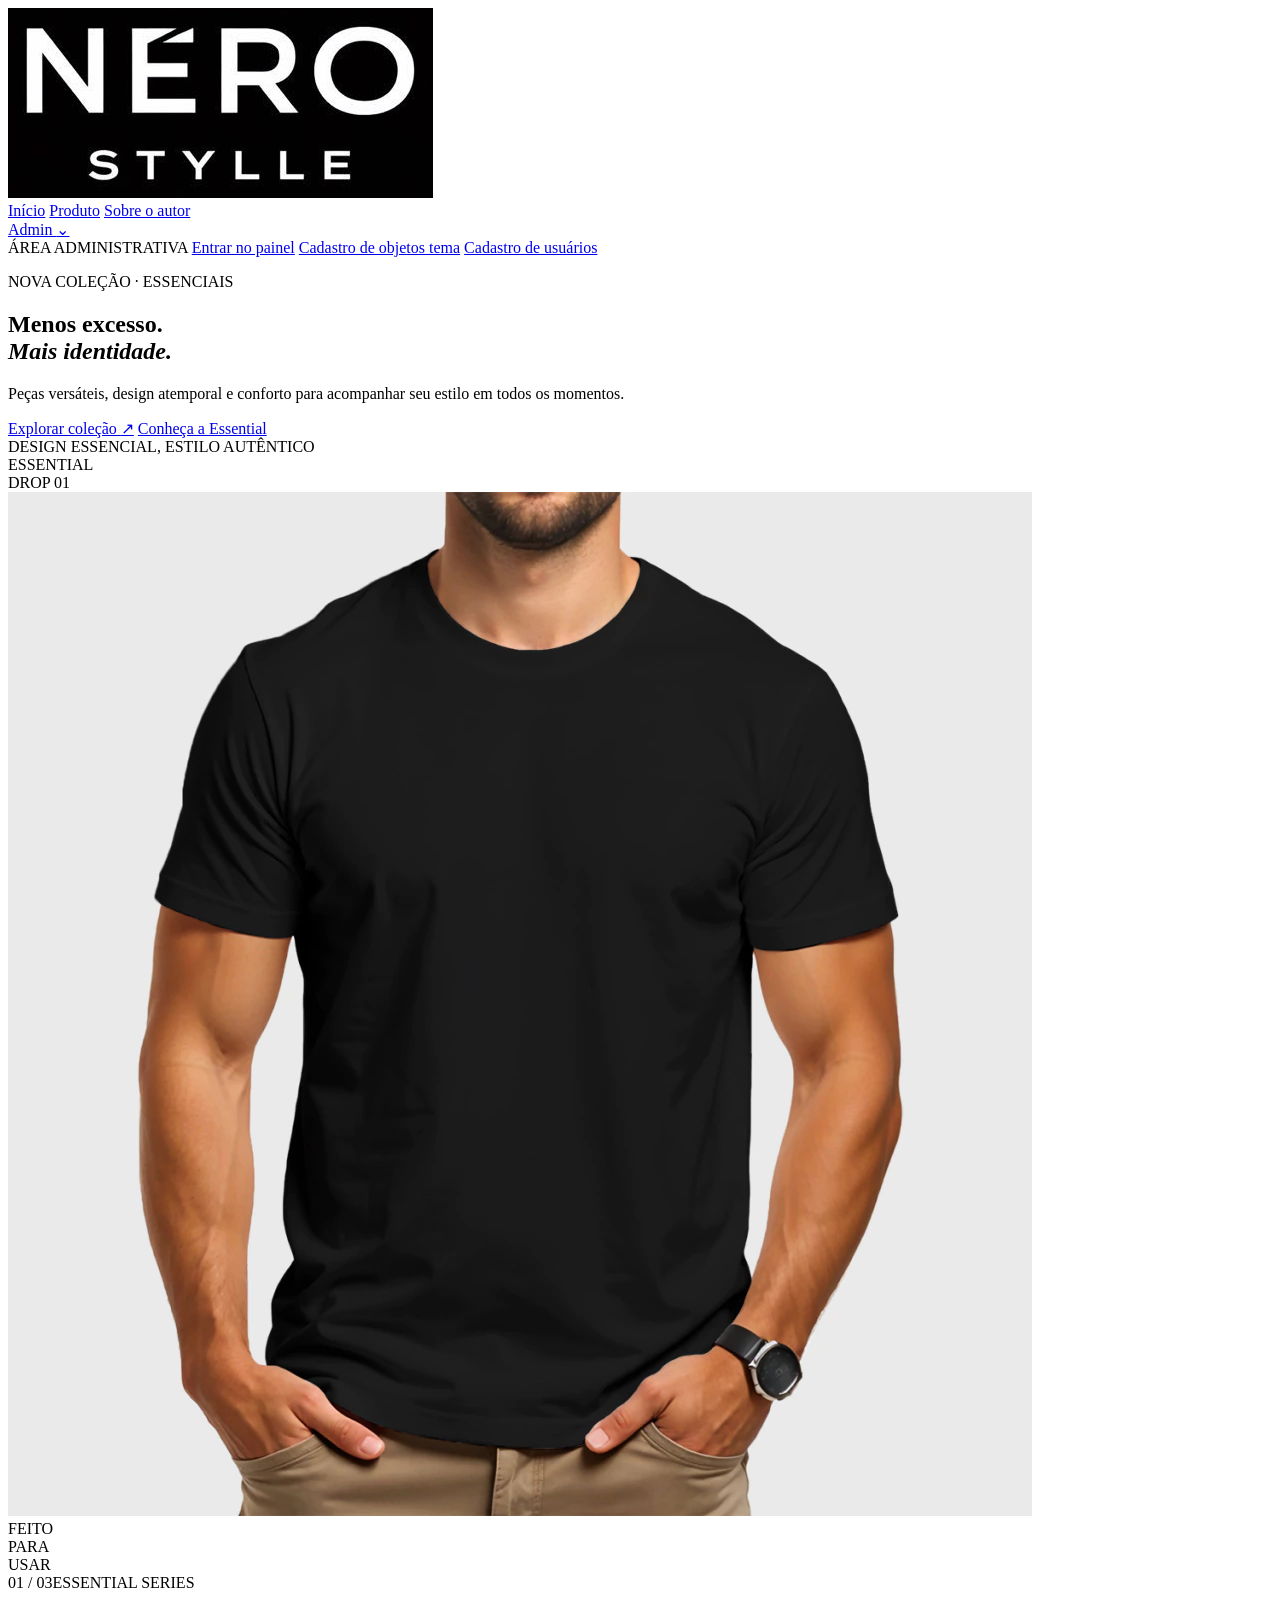
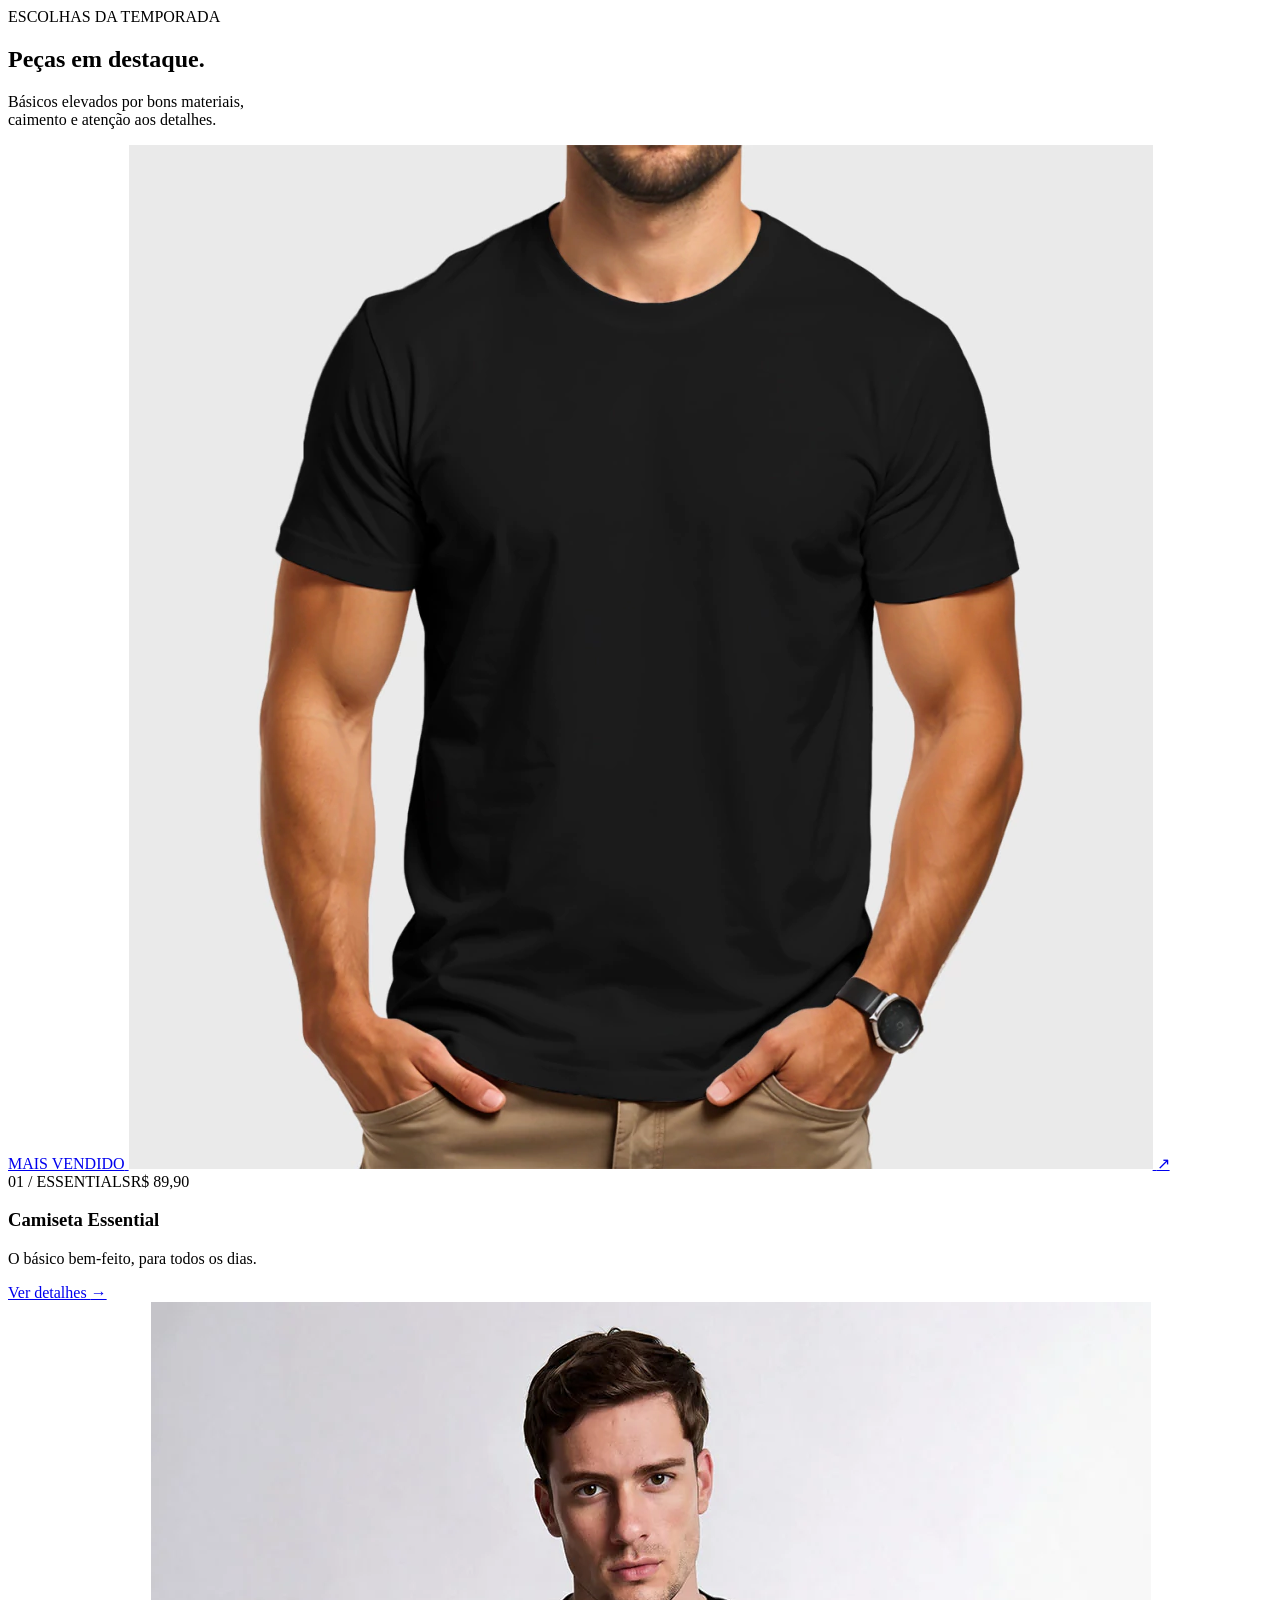
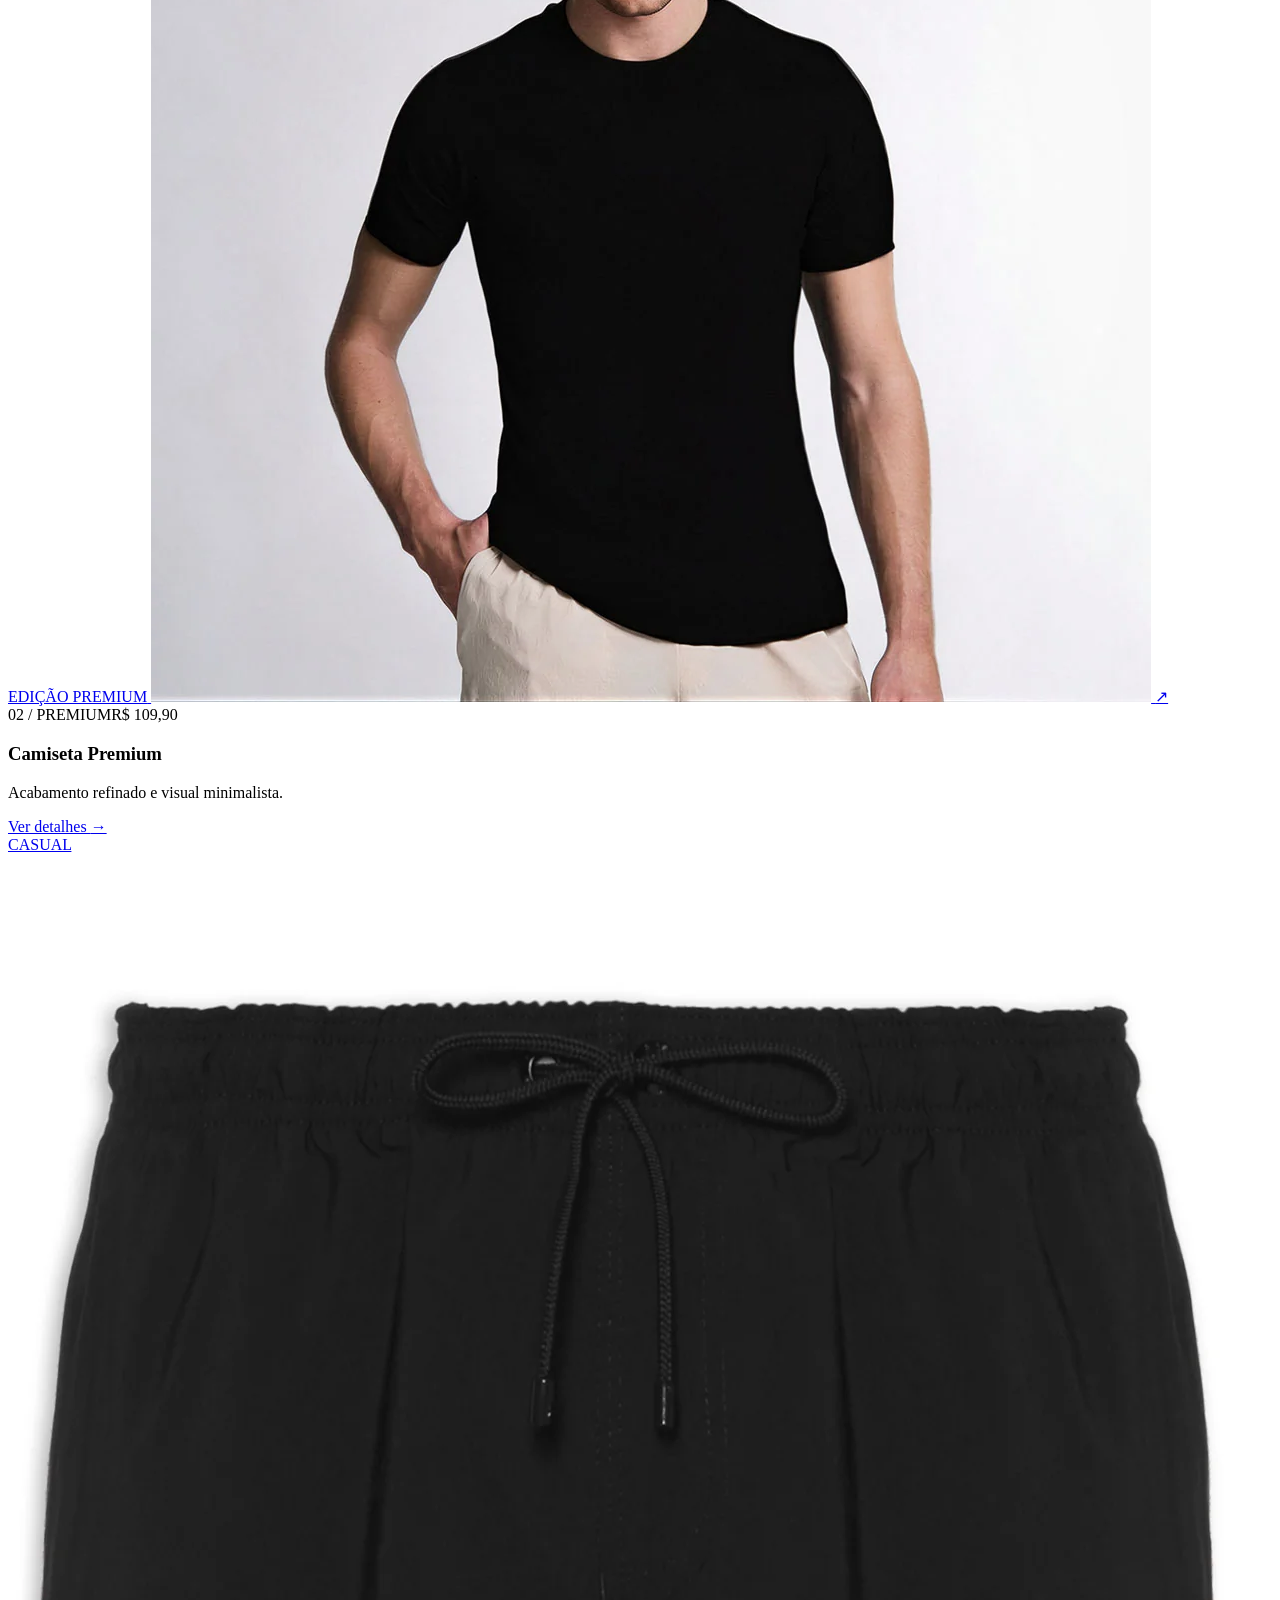
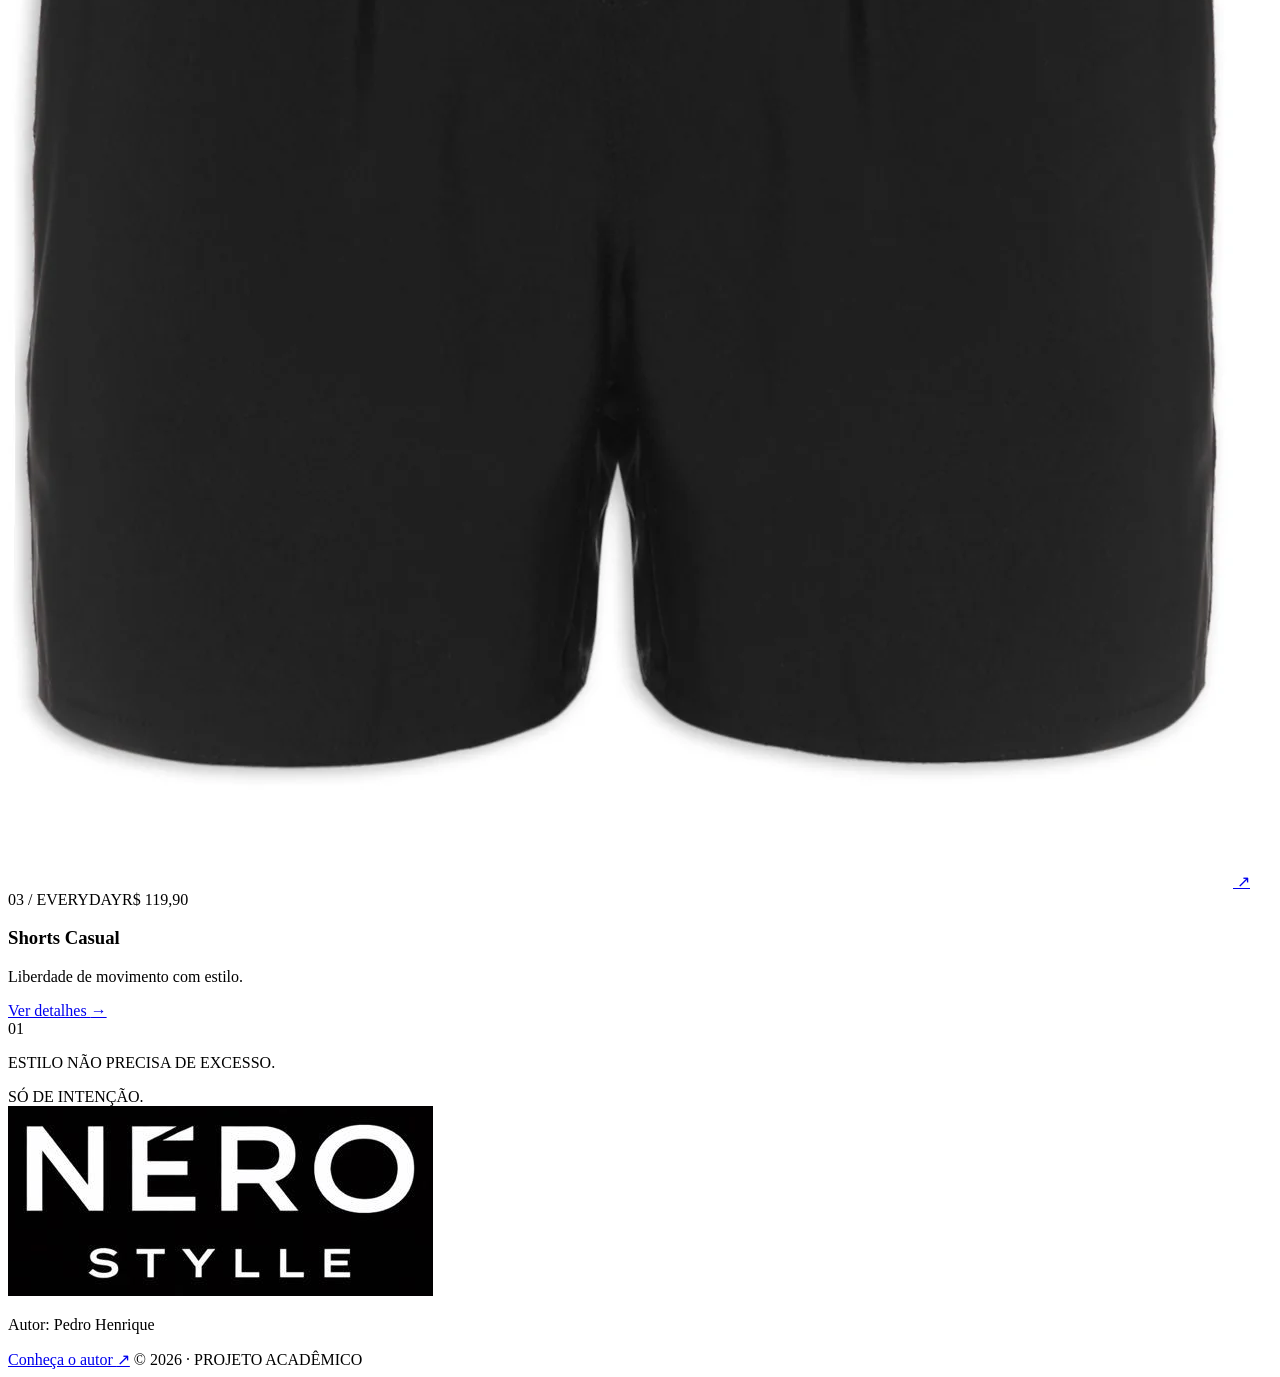
==== index.html @ c12ef514 "Add files via upload" ====
<!DOCTYPE html>
<html lang="pt-BR">
<head>
    <meta charset="UTF-8">
    <meta name="viewport" content="width=device-width, initial-scale=1.0">
    <meta name="theme-color" content="#121212">
    <title>Nero Stylle | Coleção</title>
    <link rel="stylesheet" href="css/site.css">
</head>
<body>
    <header class="site-header">
        <a class="site-brand" href="index.html" aria-label="Nero Stylle - página inicial">
            <img class="site-logo" src="imagens/logo-nero.png" alt="Nero Stylle">
        </a>
        <nav class="site-nav" aria-label="Navegação principal">
            <a class="nav-link active" href="index.html">Início</a>
            <a class="nav-link" href="detalhes.html">Produto</a>
            <a class="nav-link" href="autor.html">Sobre o autor</a>
            <div class="nav-dropdown">
                <a class="nav-link nav-admin" href="admin/index.html">Admin <span class="chevron">⌄</span></a>
                <div class="dropdown-menu">
                    <span class="dropdown-heading">ÁREA ADMINISTRATIVA</span>
                    <a href="admin/index.html">Entrar no painel</a>
                    <a href="admin/objetos.html">Cadastro de objetos tema</a>
                    <a href="admin/usuarios.html">Cadastro de usuários</a>
                </div>
            </div>
        </nav>
    </header>

    <main>
        <section class="hero">
            <div class="hero-copy">
                <p class="eyebrow"><span></span> NOVA COLEÇÃO · ESSENCIAIS</p>
                <h1>Menos excesso.<br><em>Mais identidade.</em></h1>
                <p class="hero-description">Peças versáteis, design atemporal e conforto para acompanhar seu estilo em todos os momentos.</p>
                <div class="hero-actions">
                    <a class="button button-dark" href="#colecao">Explorar coleção <span aria-hidden="true">↗</span></a>
                    <a class="text-link" href="detalhes.html">Conheça a Essential</a>
                </div>
                <div class="hero-caption"><span class="caption-line"></span> DESIGN ESSENCIAL, ESTILO AUTÊNTICO</div>
            </div>
            <div class="hero-visual" aria-label="Destaque da coleção">
                <div class="hero-orbit orbit-one"></div>
                <div class="hero-orbit orbit-two"></div>
                <div class="hero-label">ESSENTIAL<br><span>DROP 01</span></div>
                <img src="imagens/camiseta-nero.jpg" alt="Camiseta Essential em destaque">
                <div class="hero-stamp">FEITO<br>PARA<br>USAR</div>
                <div class="hero-bottom-note"><span>01 / 03</span><span>ESSENTIAL SERIES</span></div>
            </div>
        </section>

        <section class="collection-section" id="colecao">
            <div class="section-heading">
                <div>
                    <p class="eyebrow">ESCOLHAS DA TEMPORADA</p>
                    <h2>Peças em destaque<span>.</span></h2>
                </div>
                <p class="section-note">Básicos elevados por bons materiais,<br>caimento e atenção aos detalhes.</p>
            </div>

            <div class="product-grid">
                <article class="product-card">
                    <a class="product-image" href="detalhes.html" aria-label="Ver detalhes da Camiseta Essential">
                        <span class="product-badge">MAIS VENDIDO</span>
                        <img src="imagens/camiseta-nero.jpg" alt="Camiseta Essential">
                        <span class="image-action" aria-hidden="true">↗</span>
                    </a>
                    <div class="product-meta"><span>01 / ESSENTIALS</span><span>R$ 89,90</span></div>
                    <h3>Camiseta Essential</h3>
                    <p>O básico bem-feito, para todos os dias.</p>
                    <a class="product-link" href="detalhes.html">Ver detalhes <span aria-hidden="true">→</span></a>
                </article>
                <article class="product-card">
                    <a class="product-image product-image-dark" href="detalhes.html" aria-label="Ver detalhes da Camiseta Premium">
                        <span class="product-badge badge-light">EDIÇÃO PREMIUM</span>
                        <img src="imagens/camiseta-modelo.jpg" alt="Camiseta Premium em modelo">
                        <span class="image-action" aria-hidden="true">↗</span>
                    </a>
                    <div class="product-meta"><span>02 / PREMIUM</span><span>R$ 109,90</span></div>
                    <h3>Camiseta Premium</h3>
                    <p>Acabamento refinado e visual minimalista.</p>
                    <a class="product-link" href="detalhes.html">Ver detalhes <span aria-hidden="true">→</span></a>
                </article>
                <article class="product-card">
                    <a class="product-image product-image-sand" href="detalhes.html" aria-label="Ver detalhes do Shorts">
                        <span class="product-badge">CASUAL</span>
                        <img src="imagens/shorts-real.jpg" alt="Shorts masculino preto">
                        <span class="image-action" aria-hidden="true">↗</span>
                    </a>
                    <div class="product-meta"><span>03 / EVERYDAY</span><span>R$ 119,90</span></div>
                    <h3>Shorts Casual</h3>
                    <p>Liberdade de movimento com estilo.</p>
                    <a class="product-link" href="detalhes.html">Ver detalhes <span aria-hidden="true">→</span></a>
                </article>
            </div>
        </section>

        <section class="editorial-strip">
            <span class="editorial-number">01</span>
            <p>ESTILO NÃO PRECISA DE EXCESSO.</p>
            <span class="editorial-line"></span>
            <span class="editorial-small">SÓ DE INTENÇÃO.</span>
        </section>
    </main>

    <footer class="site-footer">
        <a class="footer-brand" href="index.html" aria-label="Nero Stylle - página inicial"><img class="footer-logo" src="imagens/logo-nero.png" alt="Nero Stylle"></a>
        <p>Autor: Pedro Henrique</p>
        <a href="autor.html">Conheça o autor <span aria-hidden="true">↗</span></a>
        <span class="footer-copy">© 2026 · PROJETO ACADÊMICO</span>
    </footer>
</body>
</html>
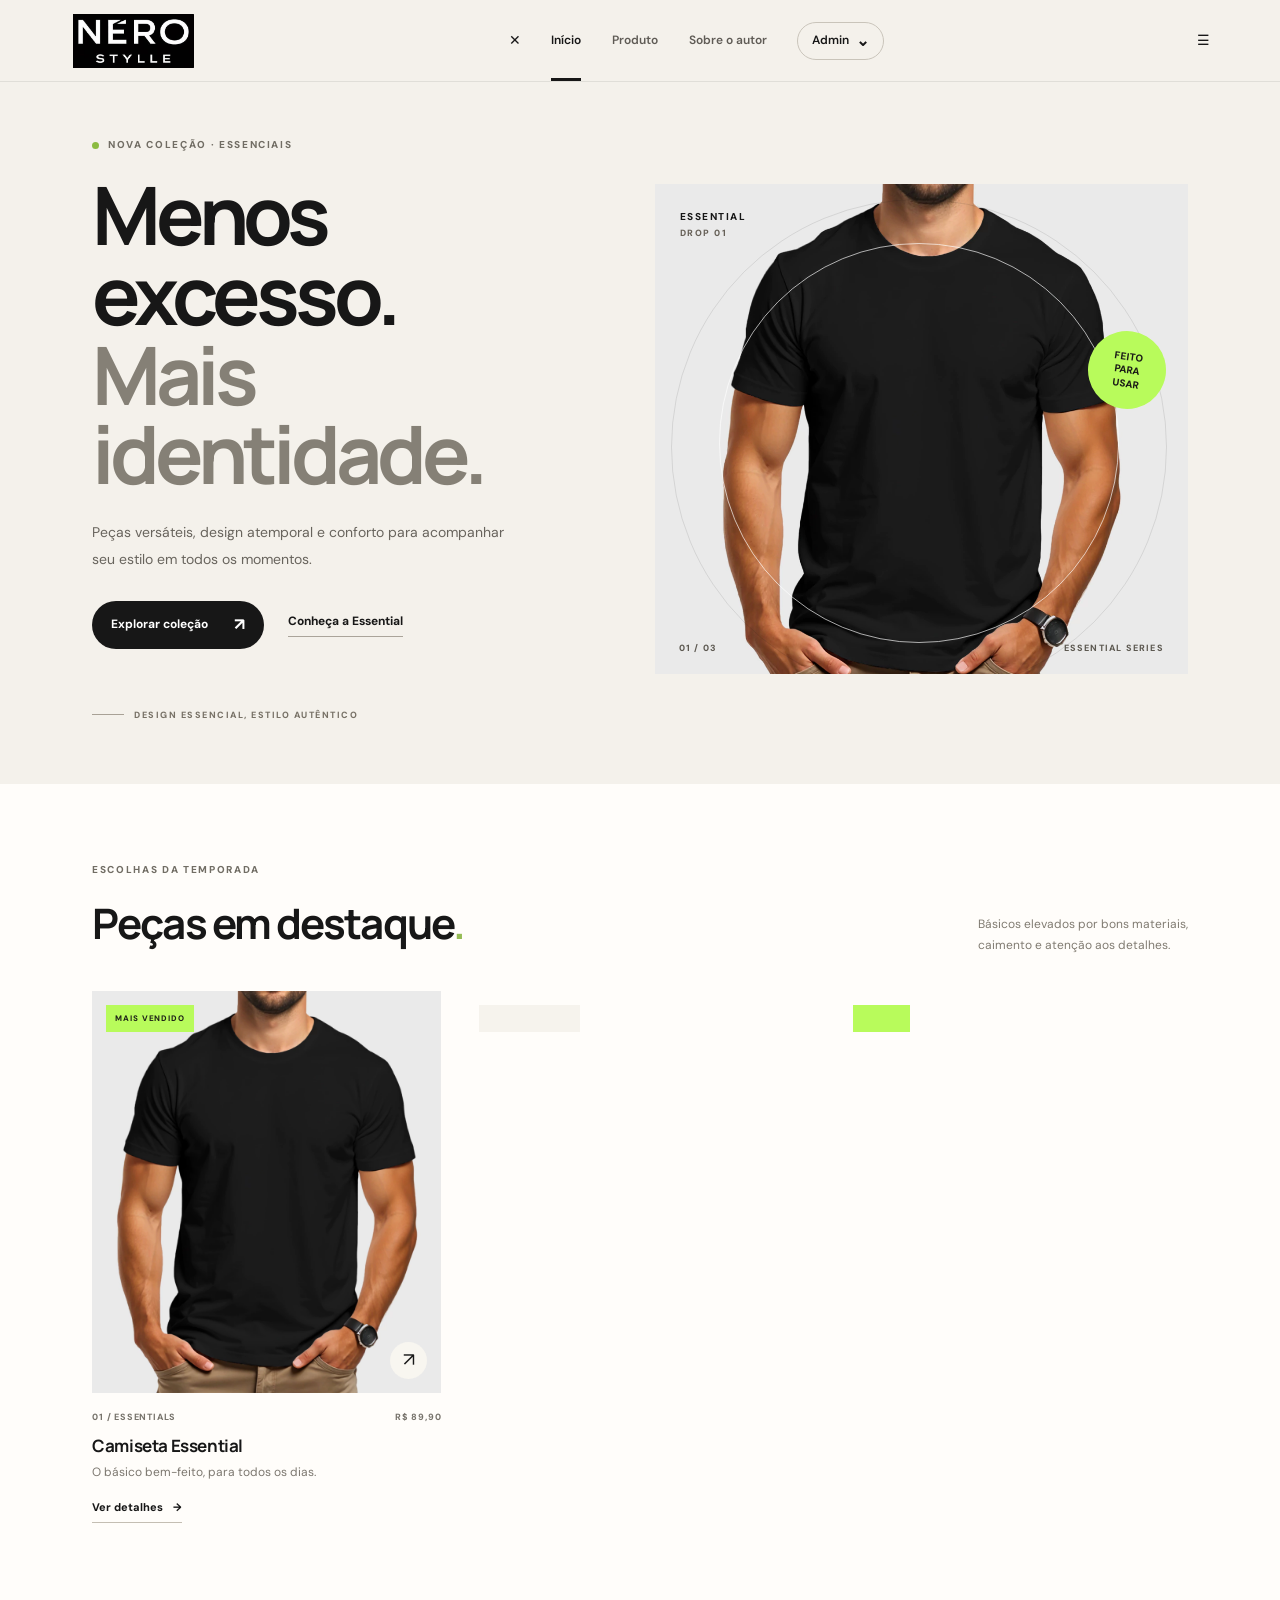
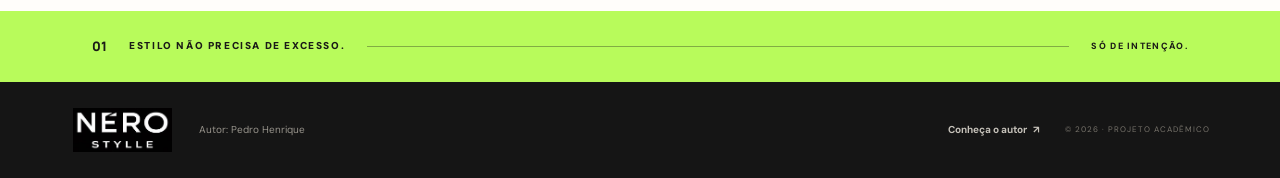
==== commit 0e27f1a9: "Add files via upload" ====
--- a/index.html
+++ b/index.html
@@ -1,114 +1,370 @@
 <!DOCTYPE html>
 <html lang="pt-BR">
+
 <head>
     <meta charset="UTF-8">
     <meta name="viewport" content="width=device-width, initial-scale=1.0">
     <meta name="theme-color" content="#121212">
+
     <title>Nero Stylle | Coleção</title>
+
     <link rel="stylesheet" href="css/site.css">
 </head>
+
 <body>
+
+    <!-- CABECALHO -->
     <header class="site-header">
-        <a class="site-brand" href="index.html" aria-label="Nero Stylle - página inicial">
-            <img class="site-logo" src="imagens/logo-nero.png" alt="Nero Stylle">
+
+        <a class="site-brand"
+           href="index.html"
+           aria-label="Nero Stylle - página inicial">
+
+            <img class="site-logo"
+                 src="imagens/logo-nero.png"
+                 alt="Nero Stylle">
+
         </a>
-        <nav class="site-nav" aria-label="Navegação principal">
-            <a class="nav-link active" href="index.html">Início</a>
-            <a class="nav-link" href="detalhes.html">Produto</a>
-            <a class="nav-link" href="autor.html">Sobre o autor</a>
+
+        <!-- NAVEGACAO -->
+        <nav class="site-nav"
+             id="menu"
+             aria-label="Navegação principal">
+
+            <!-- BOTAO FECHAR -->
+            <a href="#topo"
+               class="menu-close"
+               aria-label="Fechar menu">
+
+                ✕
+
+            </a>
+
+            <a class="nav-link active" href="index.html">
+                Início
+            </a>
+
+            <a class="nav-link" href="detalhes.html">
+                Produto
+            </a>
+
+            <a class="nav-link" href="autor.html">
+                Sobre o autor
+            </a>
+
             <div class="nav-dropdown">
-                <a class="nav-link nav-admin" href="admin/index.html">Admin <span class="chevron">⌄</span></a>
+
+                <a class="nav-link nav-admin" href="admin/index.html">
+                    Admin <span class="chevron">⌄</span>
+                </a>
+
                 <div class="dropdown-menu">
-                    <span class="dropdown-heading">ÁREA ADMINISTRATIVA</span>
-                    <a href="admin/index.html">Entrar no painel</a>
-                    <a href="admin/objetos.html">Cadastro de objetos tema</a>
-                    <a href="admin/usuarios.html">Cadastro de usuários</a>
-                </div>
-            </div>
+
+                    <span class="dropdown-heading">
+                        ÁREA ADMINISTRATIVA
+                    </span>
+
+                    <a href="admin/index.html">
+                        Entrar no painel
+                    </a>
+
+                    <a href="admin/objetos.html">
+                        Cadastro de objetos tema
+                    </a>
+
+                    <a href="admin/usuarios.html">
+                        Cadastro de usuários
+                    </a>
+
+                </div>
+
+            </div>
+
         </nav>
+
+        <!-- BOTAO ABRIR -->
+        <a href="#menu"
+           class="menu-open"
+           aria-label="Abrir menu">
+
+            ☰
+
+        </a>
+
     </header>
 
-    <main>
+
+    <!-- CONTEUDO PRINCIPAL -->
+    <main id="topo">
+
+        <!-- APRESENTACAO -->
         <section class="hero">
+
             <div class="hero-copy">
-                <p class="eyebrow"><span></span> NOVA COLEÇÃO · ESSENCIAIS</p>
-                <h1>Menos excesso.<br><em>Mais identidade.</em></h1>
-                <p class="hero-description">Peças versáteis, design atemporal e conforto para acompanhar seu estilo em todos os momentos.</p>
+
+                <p class="eyebrow">
+                    <span></span>
+                    NOVA COLEÇÃO · ESSENCIAIS
+                </p>
+
+                <h1>
+                    Menos excesso.
+                    <br>
+                    <em>Mais identidade.</em>
+                </h1>
+
+                <p class="hero-description">
+                    Peças versáteis, design atemporal e conforto
+                    para acompanhar seu estilo em todos os momentos.
+                </p>
+
                 <div class="hero-actions">
-                    <a class="button button-dark" href="#colecao">Explorar coleção <span aria-hidden="true">↗</span></a>
-                    <a class="text-link" href="detalhes.html">Conheça a Essential</a>
-                </div>
-                <div class="hero-caption"><span class="caption-line"></span> DESIGN ESSENCIAL, ESTILO AUTÊNTICO</div>
-            </div>
-            <div class="hero-visual" aria-label="Destaque da coleção">
+
+                    <a class="button button-dark" href="#colecao">
+                        Explorar coleção
+                        <span>↗</span>
+                    </a>
+
+                    <a class="text-link" href="detalhes.html">
+                        Conheça a Essential
+                    </a>
+
+                </div>
+
+                <div class="hero-caption">
+                    <span class="caption-line"></span>
+                    DESIGN ESSENCIAL, ESTILO AUTÊNTICO
+                </div>
+
+            </div>
+
+
+            <!-- IMAGEM DE DESTAQUE -->
+            <div class="hero-visual"
+                 aria-label="Destaque da coleção">
+
                 <div class="hero-orbit orbit-one"></div>
                 <div class="hero-orbit orbit-two"></div>
-                <div class="hero-label">ESSENTIAL<br><span>DROP 01</span></div>
-                <img src="imagens/camiseta-nero.jpg" alt="Camiseta Essential em destaque">
-                <div class="hero-stamp">FEITO<br>PARA<br>USAR</div>
-                <div class="hero-bottom-note"><span>01 / 03</span><span>ESSENTIAL SERIES</span></div>
-            </div>
+
+                <div class="hero-label">
+                    ESSENTIAL
+                    <br>
+                    <span>DROP 01</span>
+                </div>
+
+                <img src="imagens/camiseta-nero.jpg"
+                     alt="Camiseta Essential em destaque">
+
+                <div class="hero-stamp">
+                    FEITO
+                    <br>
+                    PARA
+                    <br>
+                    USAR
+                </div>
+
+                <div class="hero-bottom-note">
+                    <span>01 / 03</span>
+                    <span>ESSENTIAL SERIES</span>
+                </div>
+
+            </div>
+
         </section>
 
+
+        <!-- COLECAO DE PRODUTOS -->
         <section class="collection-section" id="colecao">
+
             <div class="section-heading">
+
                 <div>
-                    <p class="eyebrow">ESCOLHAS DA TEMPORADA</p>
-                    <h2>Peças em destaque<span>.</span></h2>
-                </div>
-                <p class="section-note">Básicos elevados por bons materiais,<br>caimento e atenção aos detalhes.</p>
-            </div>
+
+                    <p class="eyebrow">
+                        ESCOLHAS DA TEMPORADA
+                    </p>
+
+                    <h2>
+                        Peças em destaque<span>.</span>
+                    </h2>
+
+                </div>
+
+                <p class="section-note">
+                    Básicos elevados por bons materiais,
+                    <br>
+                    caimento e atenção aos detalhes.
+                </p>
+
+            </div>
+
 
             <div class="product-grid">
+
+                <!-- PRODUTO 1 -->
                 <article class="product-card">
-                    <a class="product-image" href="detalhes.html" aria-label="Ver detalhes da Camiseta Essential">
-                        <span class="product-badge">MAIS VENDIDO</span>
-                        <img src="imagens/camiseta-nero.jpg" alt="Camiseta Essential">
-                        <span class="image-action" aria-hidden="true">↗</span>
-                    </a>
-                    <div class="product-meta"><span>01 / ESSENTIALS</span><span>R$ 89,90</span></div>
+
+                    <a class="product-image"
+                       href="detalhes.html"
+                       aria-label="Ver detalhes da Camiseta Essential">
+
+                        <span class="product-badge">
+                            MAIS VENDIDO
+                        </span>
+
+                        <img src="imagens/camiseta-nero.jpg"
+                             alt="Camiseta Essential">
+
+                        <span class="image-action" aria-hidden="true">
+                            ↗
+                        </span>
+
+                    </a>
+
+                    <div class="product-meta">
+                        <span>01 / ESSENTIALS</span>
+                        <span>R$ 89,90</span>
+                    </div>
+
                     <h3>Camiseta Essential</h3>
-                    <p>O básico bem-feito, para todos os dias.</p>
-                    <a class="product-link" href="detalhes.html">Ver detalhes <span aria-hidden="true">→</span></a>
+
+                    <p>
+                        O básico bem-feito, para todos os dias.
+                    </p>
+
+                    <a class="product-link" href="detalhes.html">
+                        Ver detalhes <span>→</span>
+                    </a>
+
                 </article>
+
+
+                <!-- PRODUTO 2 -->
                 <article class="product-card">
-                    <a class="product-image product-image-dark" href="detalhes.html" aria-label="Ver detalhes da Camiseta Premium">
-                        <span class="product-badge badge-light">EDIÇÃO PREMIUM</span>
-                        <img src="imagens/camiseta-modelo.jpg" alt="Camiseta Premium em modelo">
-                        <span class="image-action" aria-hidden="true">↗</span>
-                    </a>
-                    <div class="product-meta"><span>02 / PREMIUM</span><span>R$ 109,90</span></div>
+
+                    <a class="product-image product-image-dark"
+                       href="detalhes-premium.html"
+                       aria-label="Ver detalhes da Camiseta Premium">
+
+                        <span class="product-badge badge-light">
+                            EDIÇÃO PREMIUM
+                        </span>
+
+                        <img src="imagens/camiseta-modelo.jpg"
+                             alt="Camiseta Premium em modelo">
+
+                        <span class="image-action" aria-hidden="true">
+                            ↗
+                        </span>
+
+                    </a>
+
+                    <div class="product-meta">
+                        <span>02 / PREMIUM</span>
+                        <span>R$ 109,90</span>
+                    </div>
+
                     <h3>Camiseta Premium</h3>
-                    <p>Acabamento refinado e visual minimalista.</p>
-                    <a class="product-link" href="detalhes.html">Ver detalhes <span aria-hidden="true">→</span></a>
+
+                    <p>
+                        Acabamento refinado e visual minimalista.
+                    </p>
+
+                    <a class="product-link" href="detalhes-premium.html">
+                        Ver detalhes <span>→</span>
+                    </a>
+
                 </article>
+
+
+                <!-- PRODUTO 3 -->
                 <article class="product-card">
-                    <a class="product-image product-image-sand" href="detalhes.html" aria-label="Ver detalhes do Shorts">
-                        <span class="product-badge">CASUAL</span>
-                        <img src="imagens/shorts-real.jpg" alt="Shorts masculino preto">
-                        <span class="image-action" aria-hidden="true">↗</span>
-                    </a>
-                    <div class="product-meta"><span>03 / EVERYDAY</span><span>R$ 119,90</span></div>
+
+                    <a class="product-image product-image-sand"
+                       href="detalhes-short.html"
+                       aria-label="Ver detalhes do Shorts">
+
+                        <span class="product-badge">
+                            CASUAL
+                        </span>
+
+                        <img src="imagens/shorts-real.jpg"
+                             alt="Shorts masculino preto">
+
+                        <span class="image-action" aria-hidden="true">
+                            ↗
+                        </span>
+
+                    </a>
+
+                    <div class="product-meta">
+                        <span>03 / EVERYDAY</span>
+                        <span>R$ 119,90</span>
+                    </div>
+
                     <h3>Shorts Casual</h3>
-                    <p>Liberdade de movimento com estilo.</p>
-                    <a class="product-link" href="detalhes.html">Ver detalhes <span aria-hidden="true">→</span></a>
+
+                    <p>
+                        Liberdade de movimento com estilo.
+                    </p>
+
+                    <a class="product-link" href="detalhes-short.html">
+                        Ver detalhes <span>→</span>
+                    </a>
+
                 </article>
-            </div>
+
+            </div>
+
         </section>
 
+
+        <!-- FRASE EDITORIAL -->
         <section class="editorial-strip">
-            <span class="editorial-number">01</span>
-            <p>ESTILO NÃO PRECISA DE EXCESSO.</p>
+
+            <span class="editorial-number">
+                01
+            </span>
+
+            <p>
+                ESTILO NÃO PRECISA DE EXCESSO.
+            </p>
+
             <span class="editorial-line"></span>
-            <span class="editorial-small">SÓ DE INTENÇÃO.</span>
+
+            <span class="editorial-small">
+                SÓ DE INTENÇÃO.
+            </span>
+
         </section>
+
     </main>
 
+
+    <!-- RODAPE -->
     <footer class="site-footer">
-        <a class="footer-brand" href="index.html" aria-label="Nero Stylle - página inicial"><img class="footer-logo" src="imagens/logo-nero.png" alt="Nero Stylle"></a>
+
+        <a class="footer-brand"
+           href="index.html"
+           aria-label="Nero Stylle - página inicial">
+
+            <img class="footer-logo"
+                 src="imagens/logo-nero.png"
+                 alt="Nero Stylle">
+
+        </a>
+
         <p>Autor: Pedro Henrique</p>
-        <a href="autor.html">Conheça o autor <span aria-hidden="true">↗</span></a>
-        <span class="footer-copy">© 2026 · PROJETO ACADÊMICO</span>
+
+        <a href="autor.html">
+            Conheça o autor <span>↗</span>
+        </a>
+
+        <span class="footer-copy">
+            © 2026 · PROJETO ACADÊMICO
+        </span>
+
     </footer>
+
 </body>
 </html>
--- a/css/site.css
+++ b/css/site.css
@@ -0,0 +1,110 @@
+@import url('https://fonts.googleapis.com/css2?family=DM+Sans:wght@400;500;600;700&family=Manrope:wght@400;500;600;700;800&display=swap');
+
+:root{--ink:#171717;--paper:#f4f1eb;--white:#fffdfa;--muted:#77736d;--line:#ddd8cf;--accent:#b8fb5b;--dark:#121212;--radius:18px}
+*{box-sizing:border-box}
+html{scroll-behavior:smooth;scroll-padding-top:90px}
+body{margin:0;background:var(--paper);color:var(--ink);font-family:'DM Sans',Arial,sans-serif;font-size:14px;line-height:1.6}
+a{color:inherit;text-decoration:none}
+img{display:block;max-width:100%}
+.site-header{position:sticky;top:0;z-index:20;display:flex;align-items:center;justify-content:space-between;gap:28px;padding:0 clamp(22px,5.5vw,84px);height:82px;background:rgba(244,241,235,.94);border-bottom:1px solid rgba(23,23,23,.09);backdrop-filter:blur(18px)}
+.site-brand{display:flex;align-items:center;gap:11px;font-family:'Manrope',sans-serif;font-size:13px;font-weight:500;letter-spacing:1.8px;white-space:nowrap}
+.site-brand strong,.footer-brand strong{font-weight:800}
+.brand-mark{display:grid;place-items:center;width:34px;height:34px;border-radius:50%;background:var(--ink);color:var(--accent);font-family:'Manrope',sans-serif;font-size:18px;font-weight:800;letter-spacing:0}
+.site-nav{display:flex;align-items:center;gap:clamp(12px,2.4vw,34px);height:100%}
+.nav-link{position:relative;display:flex;align-items:center;gap:7px;height:100%;color:#5f5b55;font-size:12px;font-weight:600;transition:color .2s ease}
+.nav-link:hover,.nav-link.active{color:var(--ink)}
+.nav-link.active:after{position:absolute;right:0;bottom:0;left:0;height:3px;background:var(--ink);content:''}
+.nav-admin{padding:0 14px;height:38px;border:1px solid #c9c4ba;border-radius:100px;color:var(--ink)}
+.nav-admin:after{display:none}
+.nav-admin:hover{background:var(--ink);color:var(--accent);border-color:var(--ink)}
+.chevron{font-size:16px;line-height:1}
+.nav-dropdown{position:relative;display:flex;align-items:center;height:100%}
+.dropdown-menu{position:absolute;top:calc(100% - 7px);right:0;display:none;width:242px;padding:10px;border:1px solid rgba(0,0,0,.08);border-radius:13px;background:var(--white);box-shadow:0 18px 50px rgba(26,22,14,.15)}
+.nav-dropdown:hover .dropdown-menu,.nav-dropdown:focus-within .dropdown-menu{display:grid;animation:dropdownIn .18s ease both}
+.dropdown-heading{padding:9px 10px 10px;color:#8b857b;font-size:9px;font-weight:800;letter-spacing:1.3px}
+.dropdown-menu a{padding:11px 10px;border-radius:7px;color:#38352f;font-size:12px;transition:background .2s,color .2s}
+.dropdown-menu a:hover,.dropdown-menu a:focus-visible{background:#f0eee8;color:#111}
+@keyframes dropdownIn{from{opacity:0;transform:translateY(6px)}to{opacity:1;transform:translateY(0)}}
+.hero{display:grid;grid-template-columns:minmax(0,.94fr) minmax(360px,1.06fr);min-height:620px;padding:55px clamp(22px,7.2vw,108px) 62px;gap:clamp(35px,7vw,100px);align-items:center;overflow:hidden}
+.hero-copy{max-width:560px;animation:riseIn .7s ease both}
+.eyebrow{display:flex;align-items:center;gap:9px;margin:0 0 22px;color:#716d64;font-size:10px;font-weight:800;letter-spacing:1.65px}
+.eyebrow span{width:7px;height:7px;border-radius:50%;background:#8bbb40}
+h1,h2,h3,p{margin-top:0}
+.hero h1,.author-hero h1{margin:0;font-family:'Manrope',sans-serif;font-size:clamp(48px,6.3vw,86px);font-weight:700;letter-spacing:-5px;line-height:.99}
+.hero h1 em,.detail-content h1 em,.author-hero h1 em{color:#858076;font-style:normal}
+.hero-description{max-width:420px;margin:25px 0 28px;color:#68645d;font-size:14px;line-height:1.9}
+.hero-actions{display:flex;align-items:center;flex-wrap:wrap;gap:24px}
+.button{display:inline-flex;align-items:center;justify-content:center;gap:26px;min-height:48px;padding:0 19px;border-radius:100px;font-size:12px;font-weight:700;transition:transform .22s,background .22s,color .22s,box-shadow .22s}
+.button span{font-size:17px;transition:transform .22s}
+.button:hover{transform:translateY(-2px);box-shadow:0 10px 22px rgba(0,0,0,.12)}
+.button:hover span{transform:translate(2px,-2px)}
+.button-dark{background:var(--ink);color:white}
+.button-dark:hover{background:#2d2d2a;color:var(--accent)}
+.text-link{padding-bottom:4px;border-bottom:1px solid #aaa49a;font-size:12px;font-weight:700;transition:border-color .2s,color .2s}
+.text-link:hover{border-color:var(--ink);color:#626056}
+.hero-caption{display:flex;align-items:center;gap:10px;margin-top:59px;color:#777166;font-size:9px;font-weight:800;letter-spacing:1.5px}
+.caption-line{width:32px;height:1px;background:#a8a196}
+.hero-visual{position:relative;isolation:isolate;display:grid;place-items:center;min-height:490px;background:#d9d5cc;overflow:hidden;animation:riseIn .8s .1s ease both}
+.hero-visual:before{position:absolute;inset:0;background:linear-gradient(145deg,rgba(255,255,255,.28),transparent 45%,rgba(0,0,0,.09));content:'';z-index:-1}
+.hero-visual img{position:relative;z-index:1;width:72%;height:390px;object-fit:contain;mix-blend-mode:multiply;filter:drop-shadow(0 30px 25px rgba(0,0,0,.13));transition:transform .55s cubic-bezier(.2,.7,.2,1)}
+.hero-visual:hover img{transform:scale(1.045) rotate(-1deg)}
+.hero-orbit{position:absolute;border:1px solid rgba(255,255,255,.65);border-radius:50%;aspect-ratio:1;z-index:-1}
+.orbit-one{width:75%;top:12%;left:12%}.orbit-two{width:93%;top:3%;left:3%;border-color:rgba(26,26,26,.10)}
+.hero-label{position:absolute;z-index:2;left:25px;top:25px;font-size:10px;font-weight:800;letter-spacing:1.5px;line-height:1.6}.hero-label span{color:#666057;font-size:9px}
+.hero-stamp{position:absolute;z-index:2;right:22px;top:30%;display:grid;place-items:center;width:78px;height:78px;border-radius:50%;background:var(--accent);color:#1b1b17;text-align:center;font-size:10px;font-weight:800;line-height:1.35;transform:rotate(8deg)}
+.hero-bottom-note{position:absolute;z-index:2;bottom:19px;left:24px;right:24px;display:flex;justify-content:space-between;color:#5d5951;font-size:9px;font-weight:800;letter-spacing:1.2px}
+.collection-section{padding:78px clamp(22px,7.2vw,108px) 88px;background:var(--white)}
+.section-heading{display:flex;align-items:flex-end;justify-content:space-between;gap:25px;margin-bottom:34px}
+.section-heading .eyebrow{margin-bottom:12px}
+.section-heading h2{margin:0;font-family:'Manrope',sans-serif;font-size:clamp(28px,3.4vw,42px);letter-spacing:-1.9px}
+.section-heading h2 span{color:#95bc54}
+.section-note{margin:0;color:#807b71;font-size:12px;line-height:1.8}
+.product-grid{display:grid;grid-template-columns:repeat(3,minmax(0,1fr));gap:24px}
+.product-card{min-width:0;animation:riseIn .55s ease both}.product-card:nth-child(2){animation-delay:.08s}.product-card:nth-child(3){animation-delay:.16s}
+.product-image{position:relative;display:grid;place-items:center;aspect-ratio:4/4.6;overflow:hidden;background:#e7e3dc}
+.product-image-dark{background:#d8d7d2}.product-image-sand{background:#e7dfd1}
+.product-image img{width:82%;height:84%;object-fit:contain;mix-blend-mode:multiply;transition:transform .45s ease}
+.product-image:hover img{transform:scale(1.06)}
+.product-badge{position:absolute;z-index:2;top:14px;left:14px;padding:7px 9px;background:var(--accent);color:#1e2118;font-size:8px;font-weight:800;letter-spacing:.9px}
+.badge-light{background:#f6f3ed}
+.image-action{position:absolute;right:14px;bottom:14px;display:grid;place-items:center;width:37px;height:37px;border-radius:50%;background:#f8f6f0;color:#181818;font-size:19px;transition:transform .2s,background .2s}
+.product-image:hover .image-action{transform:rotate(45deg);background:var(--accent)}
+.product-meta{display:flex;justify-content:space-between;gap:10px;margin-top:17px;color:#77736b;font-size:9px;font-weight:800;letter-spacing:.8px}
+.product-card h3{margin:8px 0 4px;font-family:'Manrope',sans-serif;font-size:17px;letter-spacing:-.4px}
+.product-card p{margin:0;color:#7c776f;font-size:12px}
+.product-link{display:inline-flex;align-items:center;gap:10px;margin-top:17px;padding-bottom:5px;border-bottom:1px solid #c4beb3;font-size:11px;font-weight:800}
+.product-link span{transition:transform .2s}.product-link:hover span{transform:translateX(4px)}
+.editorial-strip{display:flex;align-items:center;gap:22px;padding:25px clamp(22px,7.2vw,108px);background:var(--accent);color:#1b1b17}
+.editorial-number{font-family:'Manrope',sans-serif;font-size:13px;font-weight:800}.editorial-strip p{margin:0;font-size:10px;font-weight:900;letter-spacing:1.6px}.editorial-line{flex:1;height:1px;background:rgba(27,27,23,.35)}.editorial-small{font-size:9px;font-weight:800;letter-spacing:1.3px}
+.site-footer{display:flex;align-items:center;gap:25px;padding:26px clamp(22px,5.5vw,84px);background:#151515;color:#c6c2ba}
+.footer-brand{color:#fff;font-size:11px;letter-spacing:1.5px;white-space:nowrap}.footer-brand strong{color:var(--accent)}.site-footer p{margin:0 auto 0 0;color:#97938b;font-size:10px}.site-footer>a:not(.footer-brand){font-size:10px;font-weight:700}.site-footer>a:not(.footer-brand):hover{color:var(--accent)}.site-footer>a span{padding-left:4px}.footer-copy{color:#77736b;font-size:8px;letter-spacing:1px;white-space:nowrap}
+/* DETALHES DO PRODUTO */
+.detail-main{max-width:1320px;margin:0 auto;padding:35px clamp(22px,7vw,92px) 85px}.breadcrumb{display:flex;align-items:center;gap:11px;margin:0 0 30px;color:#77736b;font-size:10px}.breadcrumb a{font-weight:700}.breadcrumb a:hover{color:#111}
+.detail-layout{display:grid;grid-template-columns:minmax(0,1.05fr) minmax(300px,.95fr);gap:clamp(35px,7vw,95px);align-items:center}
+.detail-image-wrap{position:relative;display:grid;place-items:center;min-height:550px;background:#e3dfd6;overflow:hidden}.detail-image-wrap:after{position:absolute;width:80%;aspect-ratio:1;border:1px solid rgba(255,255,255,.8);border-radius:50%;content:''}.detail-image-wrap img{position:relative;z-index:1;width:75%;height:480px;object-fit:contain;mix-blend-mode:multiply;filter:drop-shadow(0 28px 20px rgba(0,0,0,.11));transition:transform .4s}.detail-image-wrap:hover img{transform:scale(1.04)}.detail-image-tag,.detail-image-index{position:absolute;z-index:2;color:#5f5b53;font-size:9px;font-weight:800;letter-spacing:1.2px}.detail-image-tag{top:22px;left:22px}.detail-image-index{right:22px;bottom:22px}
+.detail-content .eyebrow{margin-bottom:17px}.detail-content h1{margin:0;font-family:'Manrope',sans-serif;font-size:clamp(47px,5vw,67px);line-height:1.02;letter-spacing:-3.5px}.detail-price{display:flex;align-items:center;gap:12px;margin:24px 0;font-family:'Manrope',sans-serif;font-size:22px;font-weight:800}.detail-price span{padding:5px 8px;border:1px solid #d3cec5;border-radius:4px;font-family:'DM Sans',sans-serif;font-size:9px;font-weight:600;color:#77736b}.detail-rule{width:100%;height:1px;background:#d6d0c6}.detail-description{margin:23px 0;color:#716c63;font-size:13px;line-height:1.95}.detail-facts{display:grid;grid-template-columns:repeat(2,minmax(0,1fr));gap:17px 25px;margin:27px 0 30px}.detail-facts>div{display:flex;gap:11px;align-items:flex-start}.detail-facts>div>span{color:#8d887e;font-size:10px;font-weight:800}.detail-facts p{margin:0}.detail-facts strong,.detail-facts small{display:block}.detail-facts strong{font-size:11px}.detail-facts small{margin-top:4px;color:#77736b;font-size:10px}.detail-button{min-width:210px}.detail-disclaimer{margin:17px 0 0;color:#898379;font-size:9px}
+/* SOBRE O AUTOR */
+.author-main{max-width:1200px;margin:0 auto;padding:70px clamp(22px,7vw,100px) 95px}.author-hero{padding-bottom:42px;border-bottom:1px solid #dcd6cc}.author-hero h1{font-size:clamp(45px,6vw,76px)}.author-lead{max-width:440px;margin:25px 0 0;color:#77736b;font-size:14px;line-height:1.9}.author-card{display:grid;grid-template-columns:190px 1fr;gap:clamp(28px,6vw,75px);align-items:start;margin-top:43px;padding:35px;background:#fffdfa;border:1px solid #e5e0d7}.author-monogram{display:grid;place-items:center;aspect-ratio:1;background:#171717;color:var(--accent);font-family:'Manrope',sans-serif;font-size:45px;font-weight:800;letter-spacing:-2px}.author-copy .eyebrow{margin-bottom:12px}.author-copy h2{margin:0 0 18px;font-family:'Manrope',sans-serif;font-size:clamp(22px,3vw,32px);letter-spacing:-1px}.author-copy p:not(.eyebrow){max-width:700px;color:#706b63;font-size:13px;line-height:2}.author-back{display:inline-flex;gap:12px;margin-top:8px}
+@keyframes riseIn{from{opacity:0;transform:translateY(14px)}to{opacity:1;transform:translateY(0)}}
+@media(max-width:850px){.site-header{height:auto;min-height:75px;flex-wrap:wrap;padding-top:16px;padding-bottom:12px;gap:12px}.site-nav{gap:18px;min-height:36px}.nav-link{font-size:11px}.hero{grid-template-columns:1fr 1fr;gap:28px;padding-top:42px;min-height:0}.hero h1{font-size:clamp(43px,6vw,62px);letter-spacing:-3px}.hero-visual{min-height:410px}.hero-visual img{height:330px}.hero-stamp{width:63px;height:63px;font-size:8px}.hero-caption{margin-top:35px}.detail-layout{gap:35px}.detail-image-wrap{min-height:440px}.detail-image-wrap img{height:380px}.site-footer{flex-wrap:wrap}.site-footer p{margin-right:15px}}
+@media(max-width:620px){.site-header{align-items:flex-start}.site-brand{padding-top:3px}.site-nav{width:100%;order:2;justify-content:space-between;gap:9px;overflow:visible}.nav-link{font-size:10px}.nav-admin{padding:0 10px}.dropdown-menu{right:0;width:225px}.hero{grid-template-columns:1fr;padding-top:36px;gap:35px}.hero h1{font-size:clamp(48px,12vw,70px)}.hero-description{margin-top:18px}.hero-caption{margin-top:31px}.hero-visual{min-height:400px}.hero-visual img{height:320px}.collection-section{padding-top:55px;padding-bottom:60px}.section-heading{align-items:flex-start;flex-direction:column;gap:12px}.product-grid{grid-template-columns:1fr;gap:35px}.product-image{aspect-ratio:4/3.8}.product-image img{width:70%;height:85%}.editorial-strip{gap:12px;flex-wrap:wrap}.editorial-strip p{font-size:9px}.editorial-small{font-size:8px}.site-footer{gap:12px 18px;padding-top:24px;padding-bottom:24px}.site-footer p{width:100%;order:2}.footer-copy{margin-left:auto}.detail-main{padding-top:24px;padding-bottom:55px}.detail-layout{grid-template-columns:1fr;gap:28px}.detail-image-wrap{min-height:400px}.detail-image-wrap img{height:345px}.detail-content h1{font-size:53px}.detail-facts{gap:17px}.author-main{padding-top:48px;padding-bottom:60px}.author-card{grid-template-columns:1fr;padding:22px;gap:25px}.author-monogram{max-width:120px}.author-hero h1{font-size:clamp(40px,10vw,58px);letter-spacing:-3px}}
+@media(prefers-reduced-motion:reduce){*,*::before,*::after{scroll-behavior:auto!important;animation-duration:.01ms!important;animation-iteration-count:1!important;transition-duration:.01ms!important}}
+
+
+/* IMAGENS REAIS DA NERO STYLLE */
+.site-logo{display:block;width:126px;height:54px;object-fit:contain;border-radius:3px;transition:transform .22s ease}
+.site-brand:hover .site-logo{transform:scale(1.025)}
+.footer-logo{display:block;width:104px;height:44px;object-fit:contain;border-radius:3px}
+/* A foto da camiseta inclui fundo cinza; usamos o recorte completo sem blend multiply. */
+.hero-visual img[src$="camiseta-nero.jpg"]{position:absolute;inset:0;z-index:0;width:100%;height:100%;object-fit:cover;object-position:center 25%;mix-blend-mode:normal;filter:none}
+.hero-visual:hover img[src$="camiseta-nero.jpg"]{transform:scale(1.035)}
+.hero-visual .hero-orbit{z-index:1;pointer-events:none}
+.product-image img[src$="camiseta-nero.jpg"]{width:100%;height:100%;object-fit:cover;object-position:center 25%;mix-blend-mode:normal}
+.detail-image-wrap img[src$="camiseta-nero.jpg"]{position:absolute;inset:0;z-index:1;width:100%;height:100%;min-height:0;object-fit:cover;object-position:center 25%;mix-blend-mode:normal;filter:none}
+@media(max-width:850px){.site-logo{width:116px;height:50px}.footer-logo{width:100px;height:42px}}
+@media(max-width:620px){.site-logo{width:106px;height:45px}.footer-logo{width:96px;height:40px}}
+
+/* Foto real do autor */
+.author-photo{width:100%;aspect-ratio:1;overflow:hidden;border-radius:50%;background:#e5e0d7;border:3px solid #fff;box-shadow:0 8px 24px rgba(0,0,0,.10)}
+.author-photo img{width:100%;height:100%;object-fit:cover;object-position:center 55%}
+@media(max-width:620px){.author-photo{max-width:180px}}
